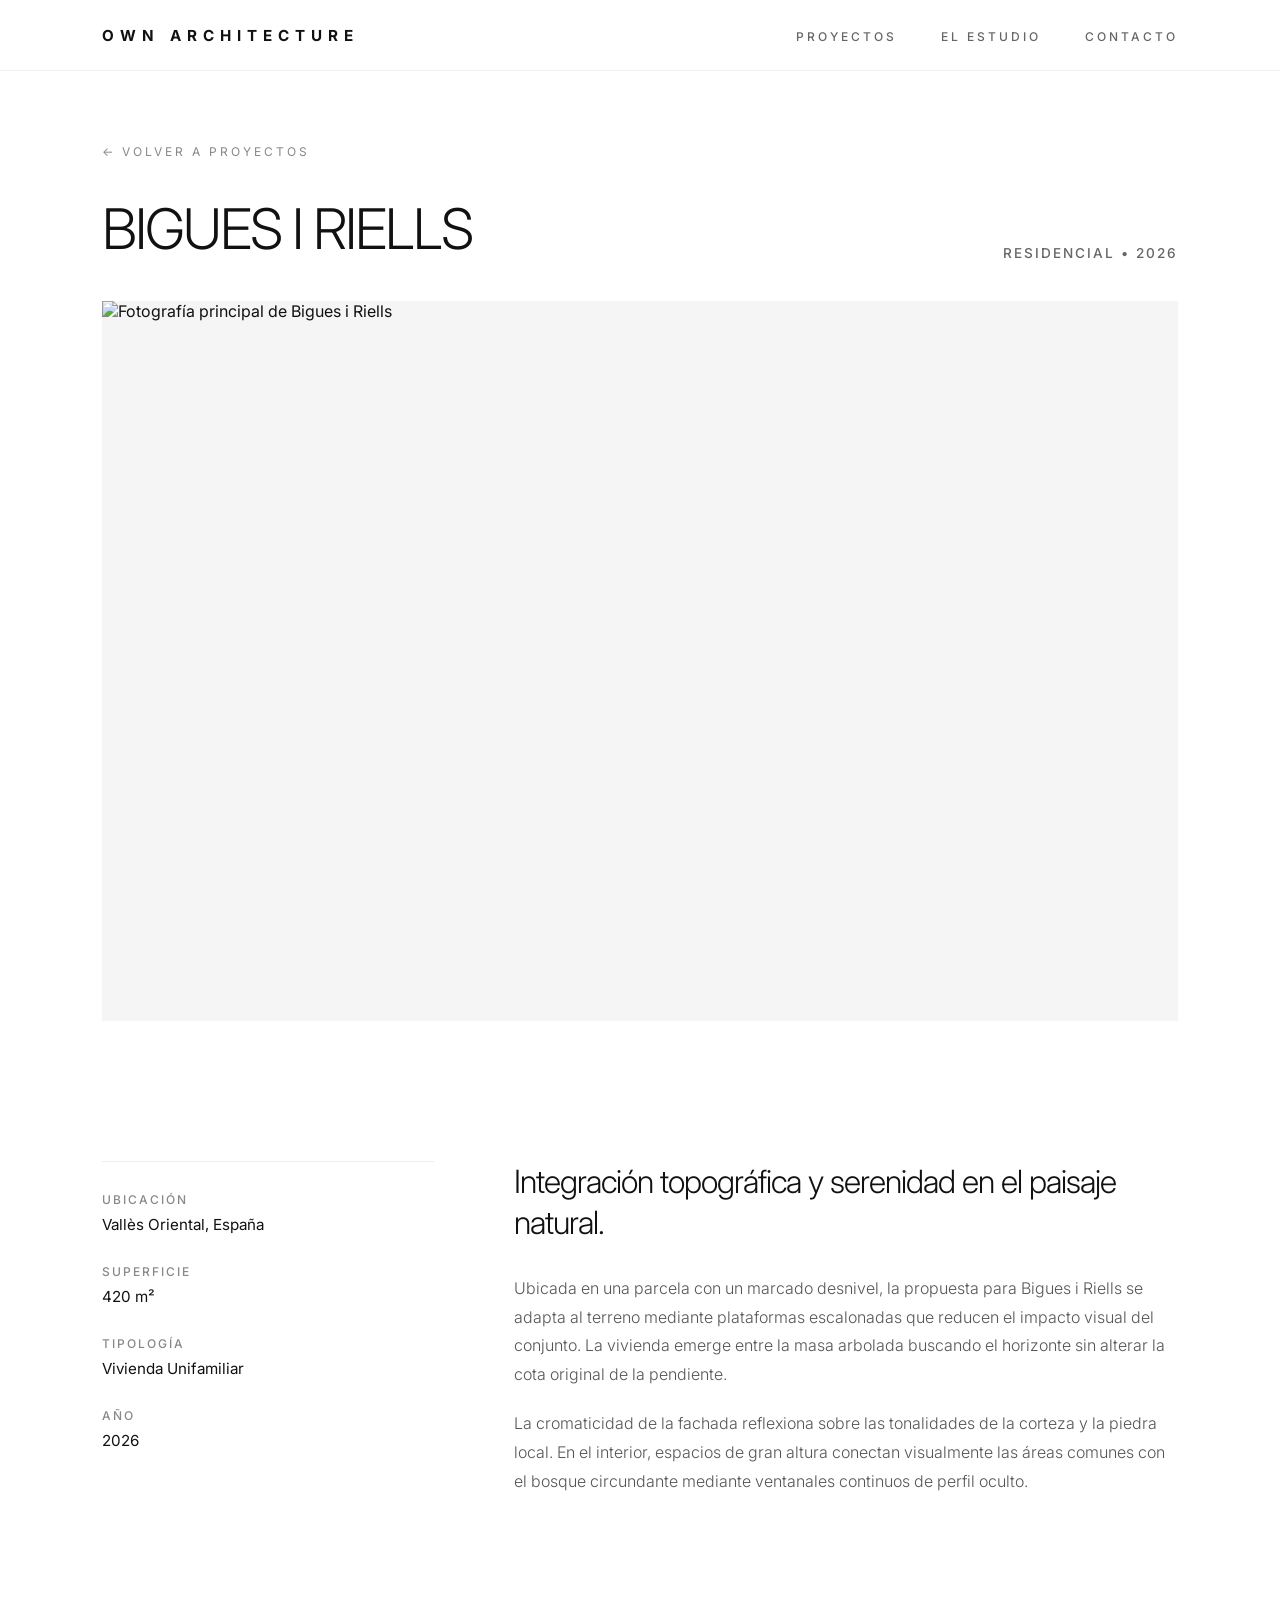
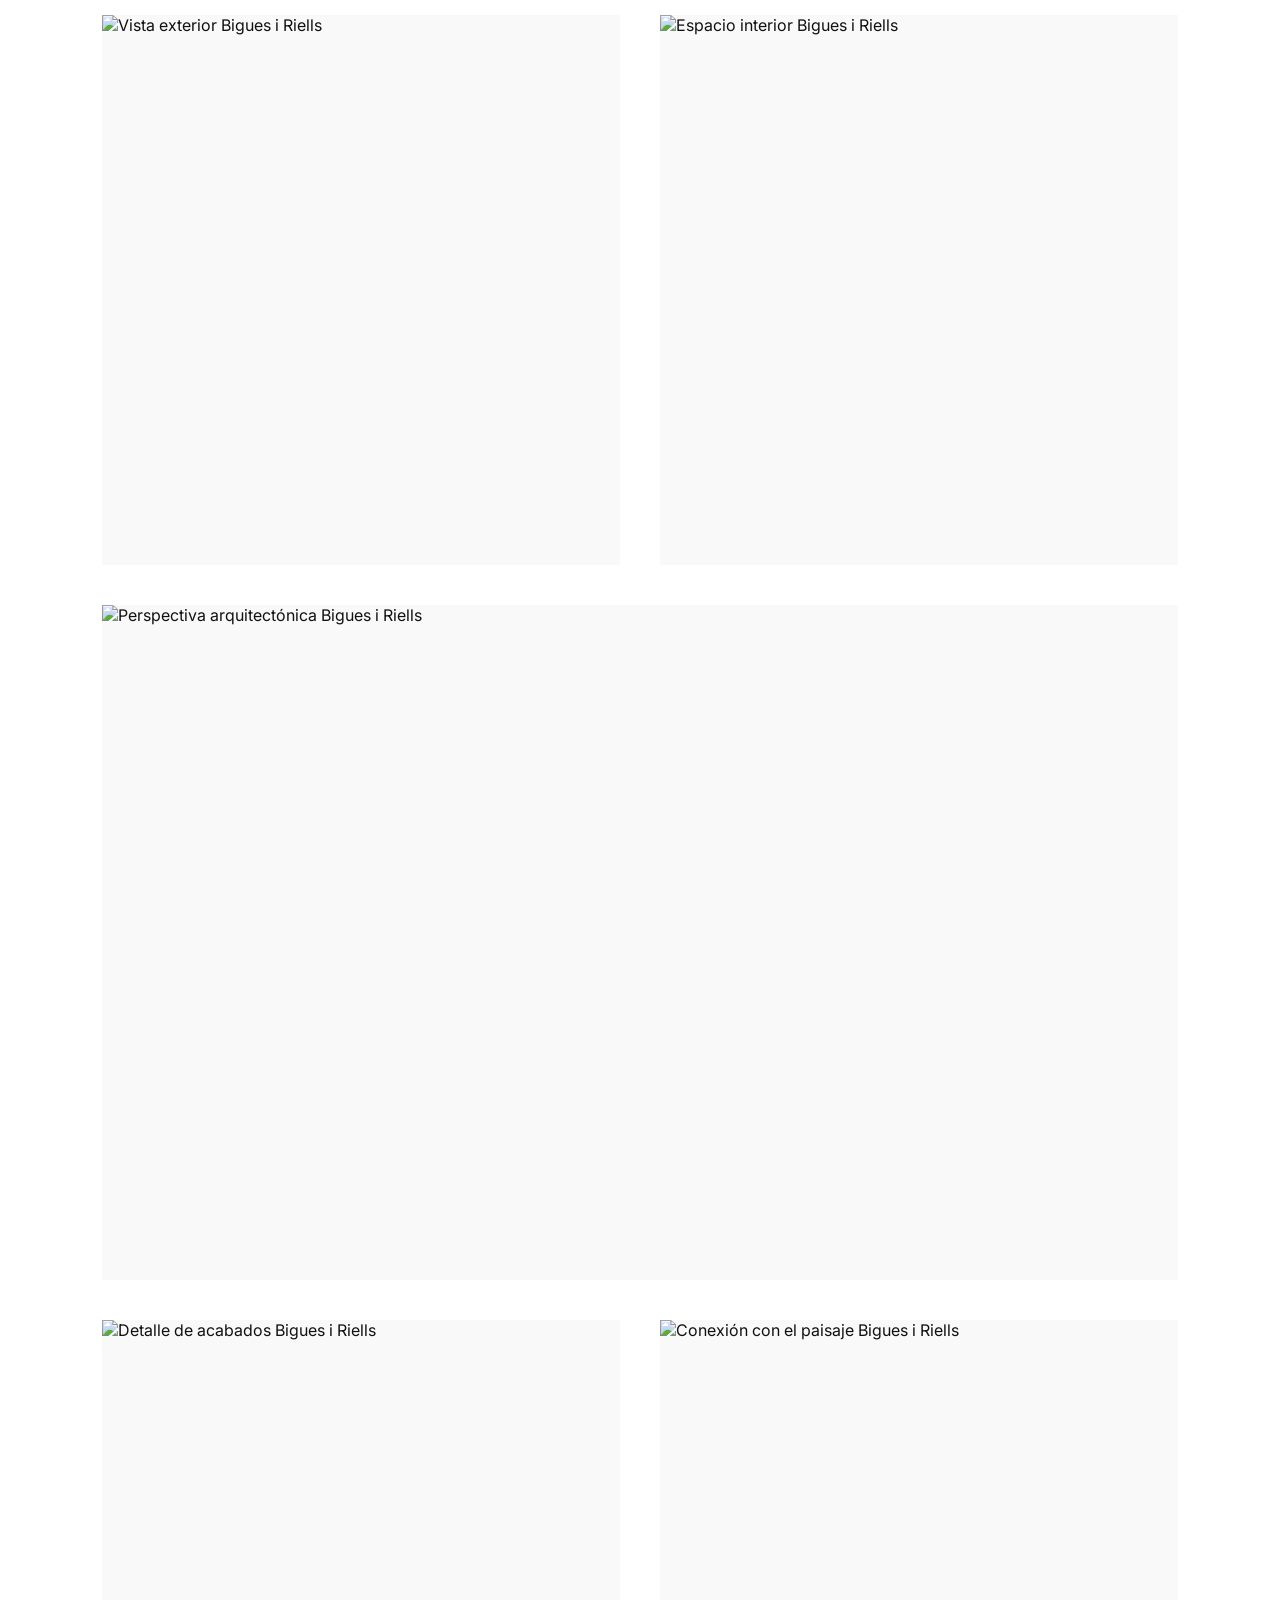
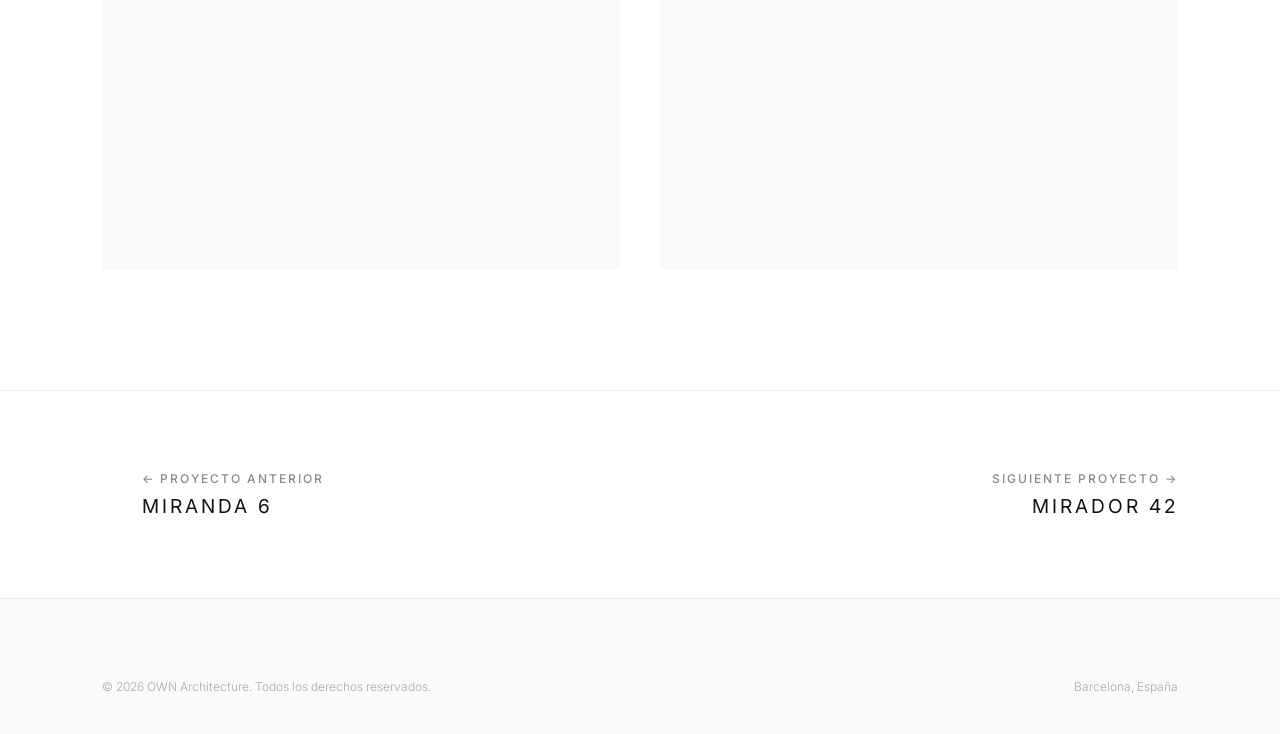
==== proyectos/bigues.html @ 30ea50f9 "Update and rename Bigues to bigues.html" ====
<!DOCTYPE html>
<html lang="es">
<head>
    <meta charset="UTF-8">
    <meta name="viewport" content="width=device-width, initial-scale=1.0">
    <title>BIGUES I RIELLS — OWN Architecture</title>
    <link href="https://fonts.googleapis.com/css2?family=Inter:wght@300;400;500;700&display=swap" rel="stylesheet">
    <style>
        * {
            margin: 0;
            padding: 0;
            box-sizing: border-box;
        }

        html {
            scroll-behavior: smooth;
        }

        body {
            background-color: #ffffff;
            color: #111111;
            font-family: 'Inter', -apple-system, BlinkMacSystemFont, sans-serif;
            overflow-x: hidden;
            -webkit-font-smoothing: antialiased;
        }

        /* Header Minimalista Flotante */
        header {
            position: fixed;
            top: 0;
            left: 0;
            width: 100%;
            display: flex;
            justify-content: space-between;
            align-items: center;
            padding: 25px 8%;
            z-index: 1000;
            background-color: rgba(255, 255, 255, 0.85);
            backdrop-filter: blur(12px);
            -webkit-backdrop-filter: blur(12px);
            border-bottom: 1px solid rgba(0, 0, 0, 0.05);
        }

        .logo {
            font-size: 0.95rem;
            font-weight: 700;
            letter-spacing: 6px;
            text-transform: uppercase;
            color: #111111;
            text-decoration: none;
        }

        nav a {
            text-decoration: none;
            color: #666666;
            margin-left: 40px;
            font-size: 0.75rem;
            text-transform: uppercase;
            letter-spacing: 3px;
            font-weight: 500;
            transition: color 0.3s ease;
        }

        nav a:hover {
            color: #111111;
        }

        /* Hero del Proyecto */
        .project-hero {
            padding-top: 140px;
            padding-bottom: 40px;
            padding-left: 8%;
            padding-right: 8%;
        }

        .back-link {
            display: inline-block;
            font-size: 0.75rem;
            text-transform: uppercase;
            letter-spacing: 3px;
            color: #888888;
            text-decoration: none;
            margin-bottom: 40px;
            transition: color 0.3s;
        }

        .back-link:hover {
            color: #111111;
        }

        .project-title-container {
            display: flex;
            justify-content: space-between;
            align-items: flex-end;
            margin-bottom: 40px;
            flex-wrap: wrap;
            gap: 20px;
        }

        .project-title-container h1 {
            font-size: 3.5rem;
            font-weight: 300;
            letter-spacing: -2px;
            line-height: 1.1;
        }

        .project-meta-top {
            font-size: 0.85rem;
            text-transform: uppercase;
            letter-spacing: 2px;
            color: #666666;
            font-weight: 500;
        }

        /* Imagen Principal Destacada */
        .main-image-container {
            width: 100%;
            height: 80vh;
            overflow: hidden;
            background-color: #f5f5f5;
            margin-bottom: 100px;
        }

        .main-image-container img {
            width: 100%;
            height: 100%;
            object-fit: cover;
        }

        /* Ficha Técnica y Descripción */
        .project-details {
            padding: 0 8% 100px;
            display: grid;
            grid-template-columns: 1fr 2fr;
            gap: 80px;
        }

        .meta-list {
            display: flex;
            flex-direction: column;
            gap: 30px;
            border-top: 1px solid #eeeeee;
            padding-top: 30px;
        }

        .meta-item h4 {
            font-size: 0.75rem;
            text-transform: uppercase;
            letter-spacing: 2px;
            color: #888888;
            margin-bottom: 8px;
            font-weight: 500;
        }

        .meta-item p {
            font-size: 0.95rem;
            color: #111111;
            font-weight: 400;
        }

        .description-text h2 {
            font-size: 2rem;
            font-weight: 300;
            line-height: 1.3;
            letter-spacing: -1px;
            margin-bottom: 30px;
        }

        .description-text p {
            font-size: 1rem;
            color: #555555;
            line-height: 1.8;
            font-weight: 300;
            margin-bottom: 20px;
        }

        /* Galería Fotográfica del Proyecto */
        .project-gallery {
            padding: 0 8% 120px;
            display: flex;
            flex-direction: column;
            gap: 40px;
        }

        .gallery-row-full {
            width: 100%;
            height: 75vh;
            overflow: hidden;
            background-color: #f9f9f9;
        }

        .gallery-row-full img {
            width: 100%;
            height: 100%;
            object-fit: cover;
        }

        .gallery-row-double {
            display: grid;
            grid-template-columns: 1fr 1fr;
            gap: 40px;
        }

        .gallery-row-double img {
            width: 100%;
            height: 550px;
            object-fit: cover;
            background-color: #f9f9f9;
        }

        /* Navegación entre Proyectos */
        .project-pagination {
            padding: 80px 8%;
            border-top: 1px solid #eeeeee;
            display: flex;
            justify-content: space-between;
            align-items: center;
        }

        .pagination-item {
            text-decoration: none;
            color: #111111;
            display: flex;
            flex-direction: column;
            gap: 8px;
        }

        .pagination-item span {
            font-size: 0.75rem;
            text-transform: uppercase;
            letter-spacing: 2px;
            color: #888888;
        }

        .pagination-item h4 {
            font-size: 1.2rem;
            font-weight: 400;
            transition: opacity 0.3s;
        }

        .pagination-item:hover h4 {
            opacity: 0.6;
        }

        .pagination-next {
            text-align: right;
        }

        /* Footer */
        footer {
            background-color: #fafafa;
            padding: 80px 8% 40px;
            border-top: 1px solid #eeeeee;
        }

        .footer-bottom {
            display: flex;
            justify-content: space-between;
            font-size: 0.75rem;
            color: #aaaaaa;
            font-weight: 300;
        }

        /* Responsividad */
        @media (max-width: 992px) {
            .project-title-container h1 { font-size: 2.5rem; }
            .project-details { grid-template-columns: 1fr; gap: 40px; }
            .gallery-row-double { grid-template-columns: 1fr; gap: 20px; }
            .gallery-row-double img { height: 400px; }
            .gallery-row-full { height: 50vh; }
            .main-image-container { height: 50vh; margin-bottom: 60px; }
        }

        @media (max-width: 600px) {
            header { flex-direction: column; gap: 15px; padding: 15px 5%; }
            nav a { margin: 0 10px; font-size: 0.7rem; }
            .project-pagination { flex-direction: column; gap: 40px; align-items: flex-start; }
            .pagination-next { text-align: left; }
        }
    </style>
</head>
<body>

    <header>
        <a href="../index.html" class="logo">OWN ARCHITECTURE</a>
        <nav>
            <a href="../index.html#proyectos">Proyectos</a>
            <a href="../index.html#estudio">El Estudio</a>
            <a href="../index.html#contacto">Contacto</a>
        </nav>
    </header>

    <main class="project-hero">
        <a href="../index.html#proyectos" class="back-link">&larr; Volver a Proyectos</a>
        <div class="project-title-container">
            <h1>BIGUES I RIELLS</h1>
            <div class="project-meta-top">Residencial • 2026</div>
        </div>
        <!-- Foto 1: Portada Principal -->
        <div class="main-image-container">
            <img src="../img/biguesiriells/biguesiriells-1.jpg" alt="Fotografía principal de Bigues i Riells">
        </div>
    </main>

    <section class="project-details">
        <div class="meta-list">
            <div class="meta-item">
                <h4>Ubicación</h4>
                <p>Vallès Oriental, España</p>
            </div>
            <div class="meta-item">
                <h4>Superficie</h4>
                <p>420 m²</p>
            </div>
            <div class="meta-item">
                <h4>Tipología</h4>
                <p>Vivienda Unifamiliar</p>
            </div>
            <div class="meta-item">
                <h4>Año</h4>
                <p>2026</p>
            </div>
        </div>

        <div class="description-text">
            <h2>Integración topográfica y serenidad en el paisaje natural.</h2>
            <p>Ubicada en una parcela con un marcado desnivel, la propuesta para Bigues i Riells se adapta al terreno mediante plataformas escalonadas que reducen el impacto visual del conjunto. La vivienda emerge entre la masa arbolada buscando el horizonte sin alterar la cota original de la pendiente.</p>
            <p>La cromaticidad de la fachada reflexiona sobre las tonalidades de la corteza y la piedra local. En el interior, espacios de gran altura conectan visualmente las áreas comunes con el bosque circundante mediante ventanales continuos de perfil oculto.</p>
        </div>
    </section>

    <!-- Galería con las 5 imágenes restantes -->
    <section class="project-gallery">
        <!-- Fila Doble (Fotos 2 y 3) -->
        <div class="gallery-row-double">
            <img src="../img/biguesiriells/biguesiriells-2.jpg" alt="Vista exterior Bigues i Riells">
            <img src="../img/biguesiriells/biguesiriells-3.jpg" alt="Espacio interior Bigues i Riells">
        </div>

        <!-- Fila Panorámica / Ancho Completo (Foto 4) -->
        <div class="gallery-row-full">
            <img src="../img/biguesiriells/biguesiriells-4.jpg" alt="Perspectiva arquitectónica Bigues i Riells">
        </div>

        <!-- Fila Doble (Fotos 5 y 6) -->
        <div class="gallery-row-double">
            <img src="../img/biguesiriells/biguesiriells-5.jpg" alt="Detalle de acabados Bigues i Riells">
            <img src="../img/biguesiriells/biguesiriells-6.jpg" alt="Conexión con el paisaje Bigues i Riells">
        </div>
    </section>

    <nav class="project-pagination">
        <a href="miranda-6.html" class="pagination-item pagination-prev">
            <span>&larr; Proyecto Anterior</span>
            <h4>MIRANDA 6</h4>
        </a>
        <a href="mirador-42.html" class="pagination-item pagination-next">
            <span>Siguiente Proyecto &rarr;</span>
            <h4>MIRADOR 42</h4>
        </a>
    </nav>

    <footer>
        <div class="footer-bottom">
            <p>&copy; 2026 OWN Architecture. Todos los derechos reservados.</p>
            <p>Barcelona, España</p>
        </div>
    </footer>

</body>
</html>
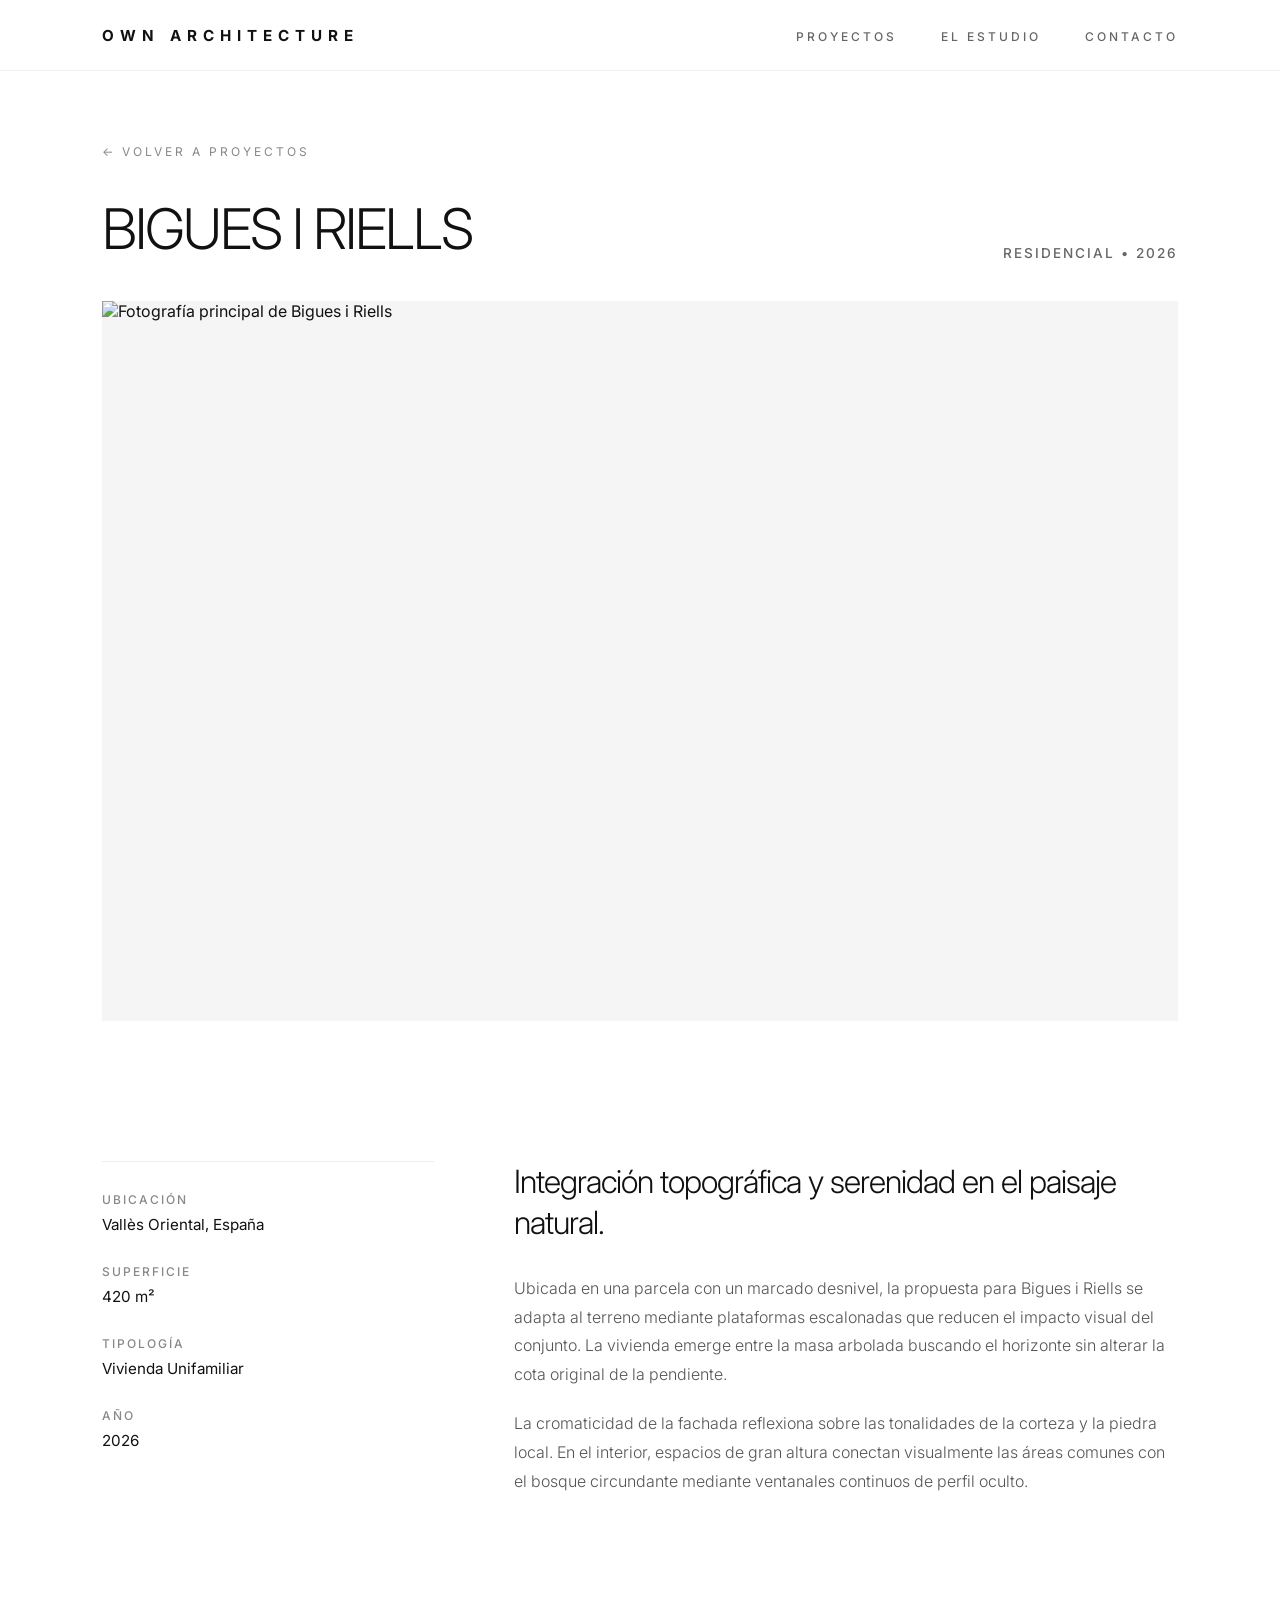
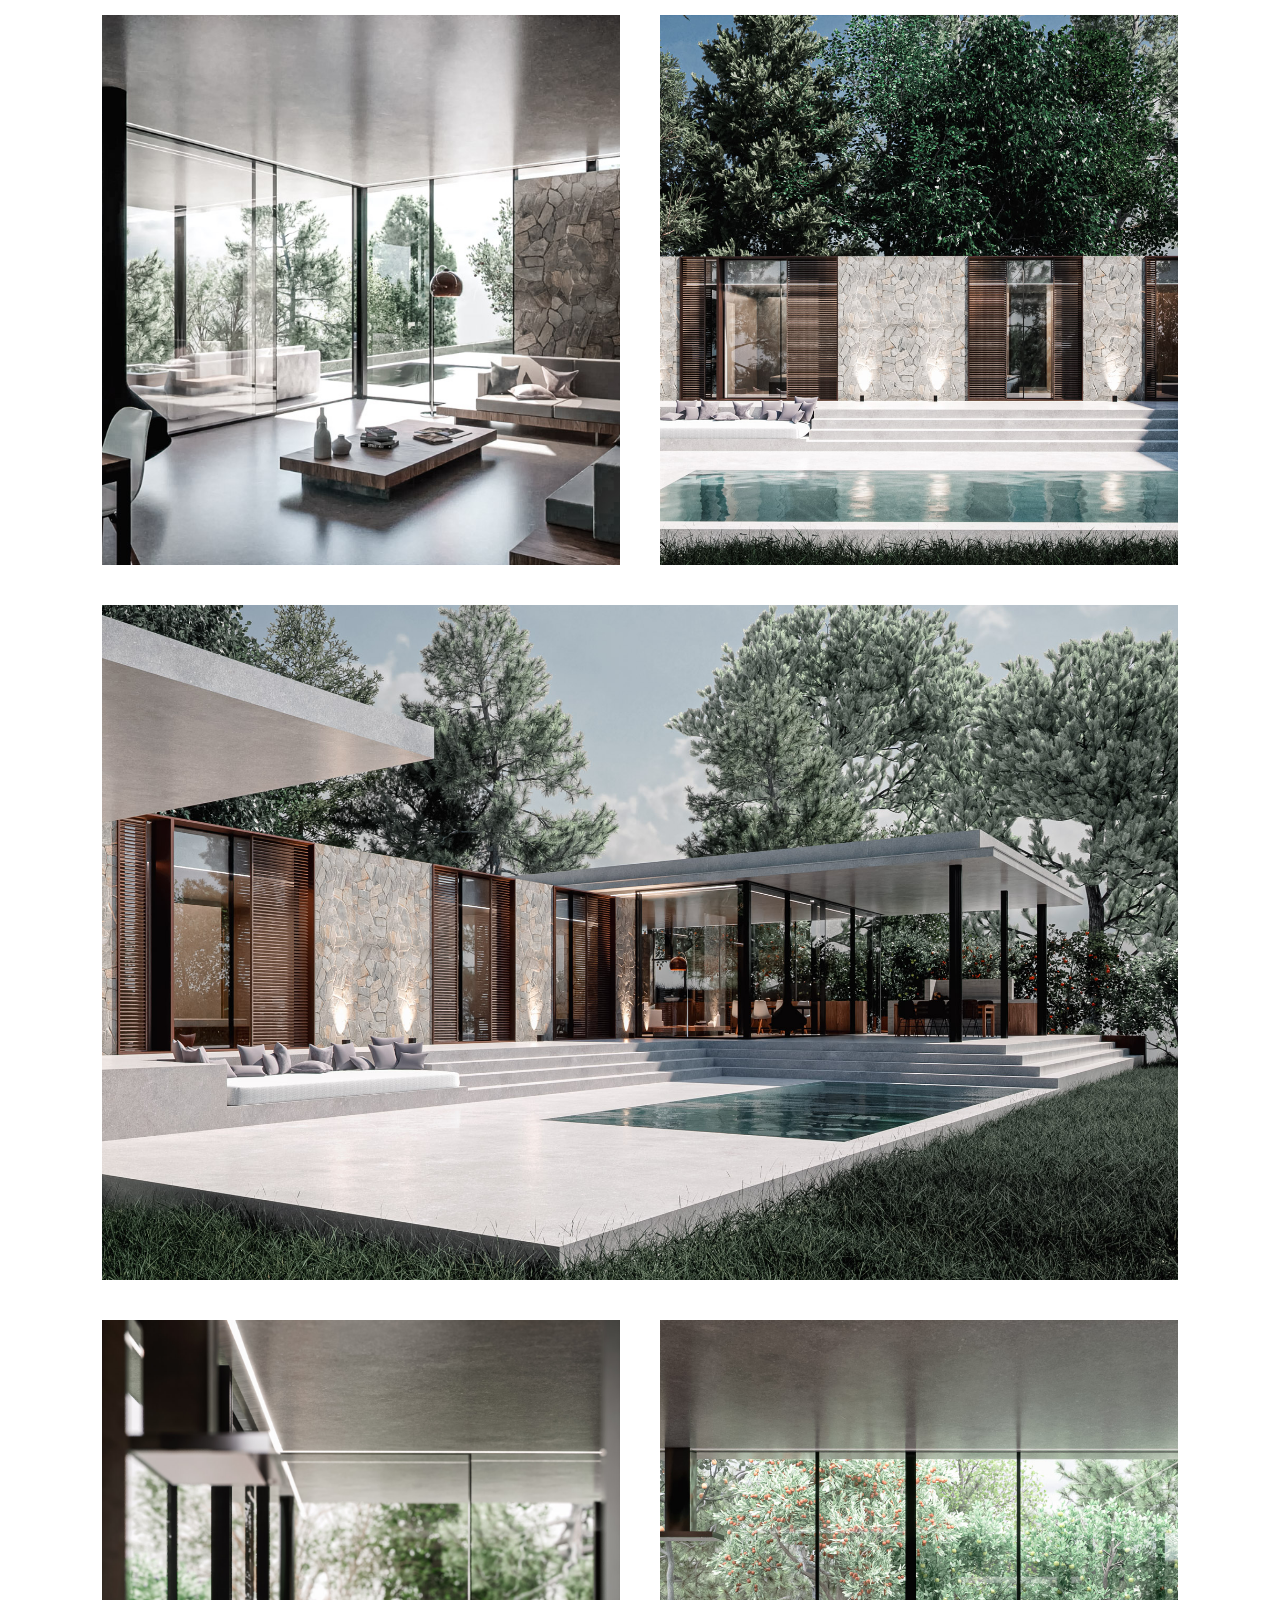
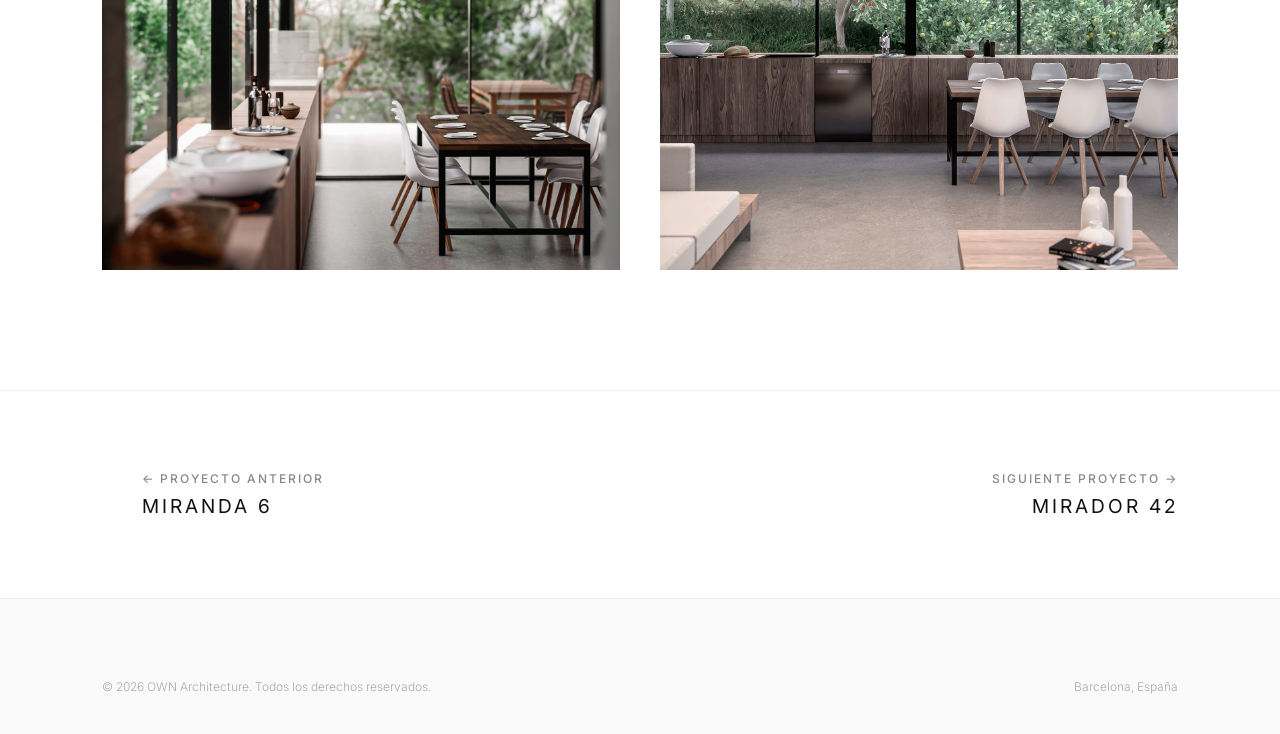
==== commit c08371fb: "Update image sources in bigues.html gallery" ====
--- a/proyectos/bigues.html
+++ b/proyectos/bigues.html
@@ -334,19 +334,19 @@
     <section class="project-gallery">
         <!-- Fila Doble (Fotos 2 y 3) -->
         <div class="gallery-row-double">
-            <img src="../img/biguesiriells/biguesiriells-2.jpg" alt="Vista exterior Bigues i Riells">
-            <img src="../img/biguesiriells/biguesiriells-3.jpg" alt="Espacio interior Bigues i Riells">
+            <img src="../img/biguesiriells/bigues-2.jpg" alt="Vista exterior Bigues i Riells">
+            <img src="../img/biguesiriells/bigues-3.jpg" alt="Espacio interior Bigues i Riells">
         </div>
 
         <!-- Fila Panorámica / Ancho Completo (Foto 4) -->
         <div class="gallery-row-full">
-            <img src="../img/biguesiriells/biguesiriells-4.jpg" alt="Perspectiva arquitectónica Bigues i Riells">
+            <img src="../img/biguesiriells/bigues-4.jpg" alt="Perspectiva arquitectónica Bigues i Riells">
         </div>
 
         <!-- Fila Doble (Fotos 5 y 6) -->
         <div class="gallery-row-double">
-            <img src="../img/biguesiriells/biguesiriells-5.jpg" alt="Detalle de acabados Bigues i Riells">
-            <img src="../img/biguesiriells/biguesiriells-6.jpg" alt="Conexión con el paisaje Bigues i Riells">
+            <img src="../img/biguesiriells/bigues-5.jpg" alt="Detalle de acabados Bigues i Riells">
+            <img src="../img/biguesiriells/bigues-6.jpg" alt="Conexión con el paisaje Bigues i Riells">
         </div>
     </section>
 
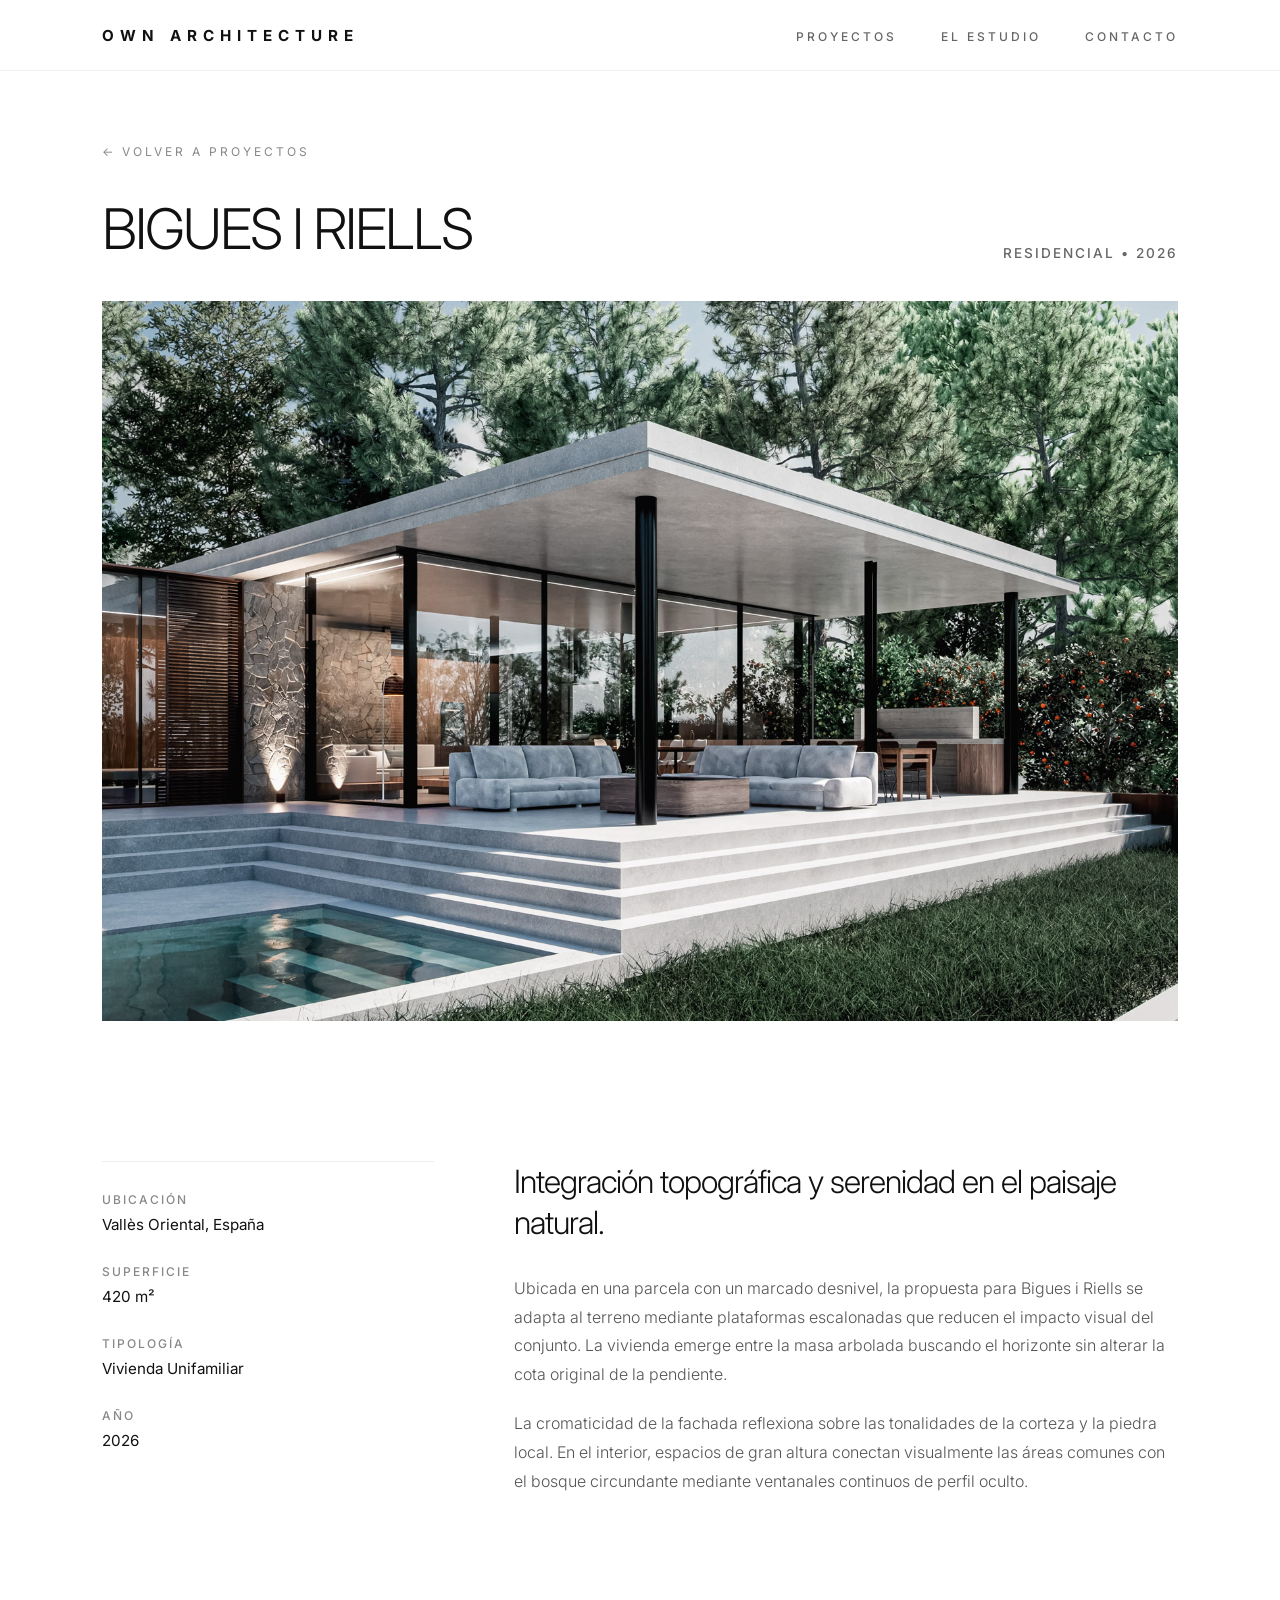
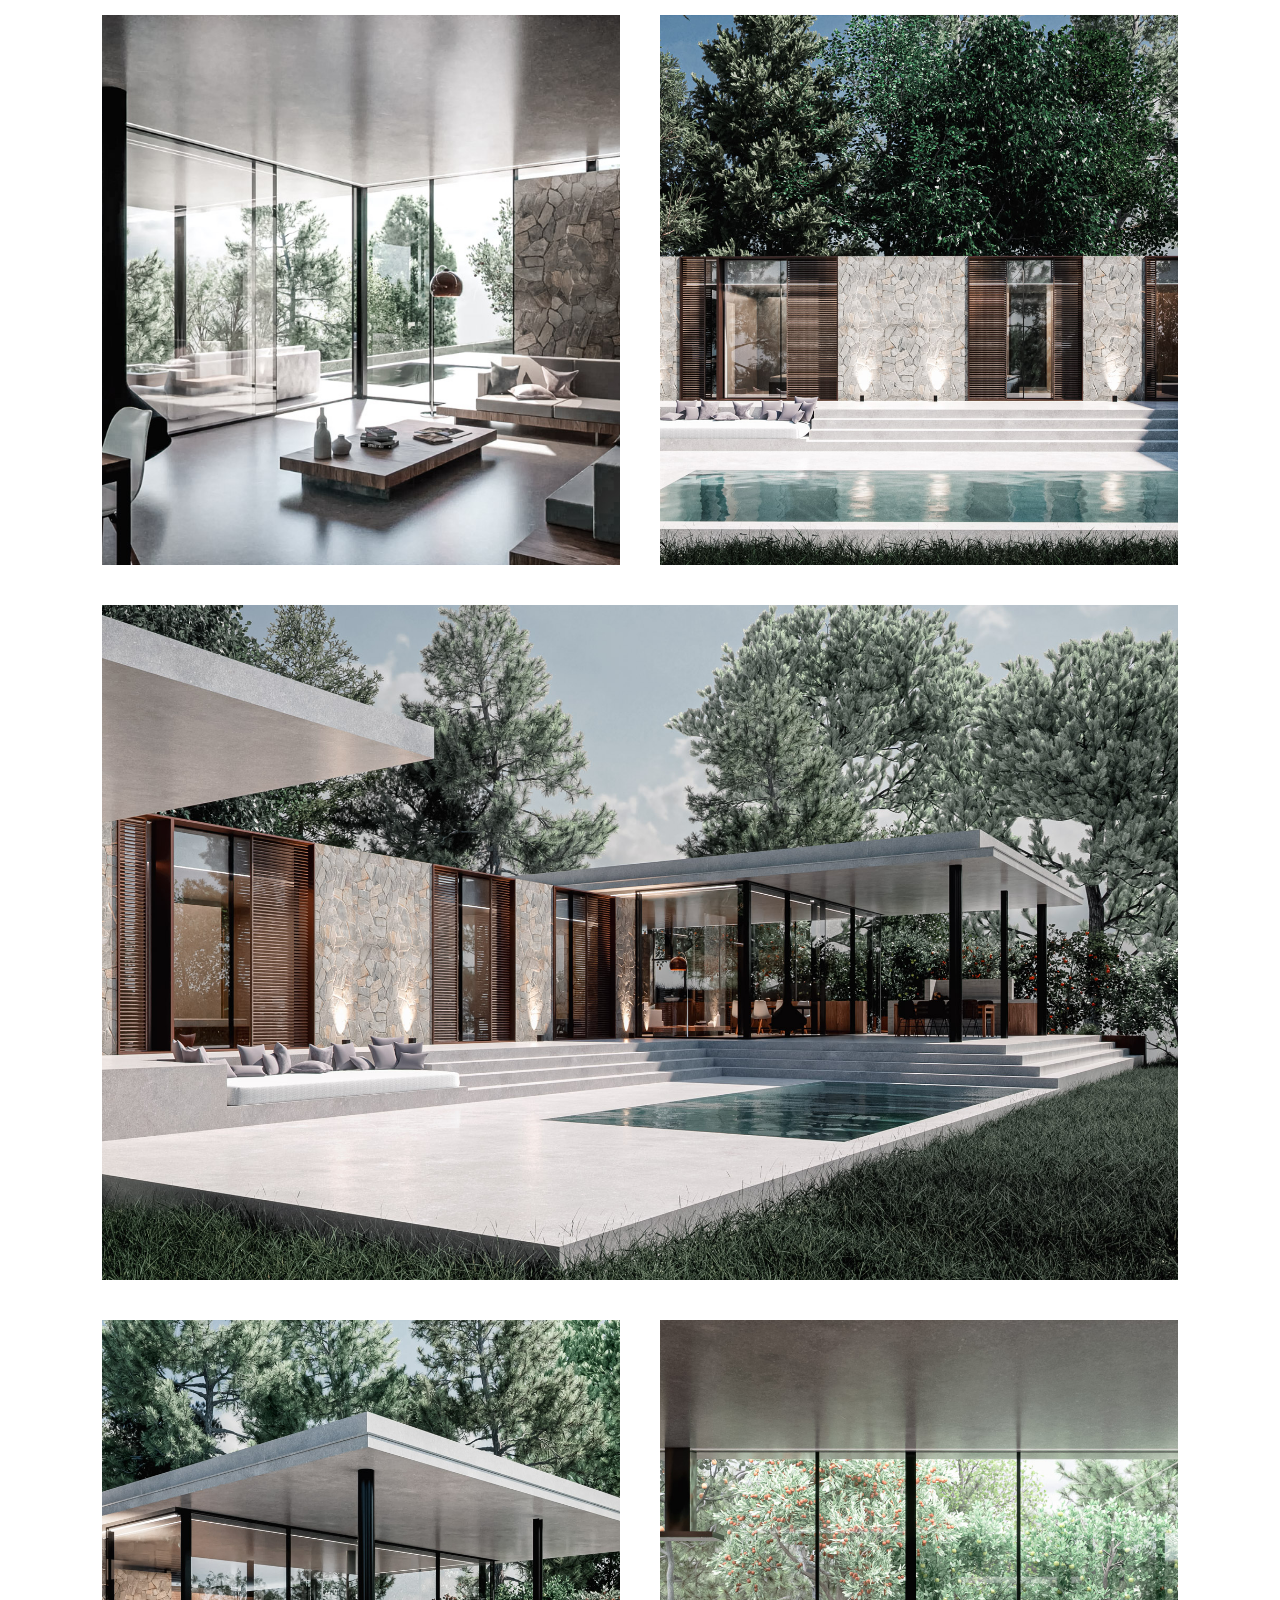
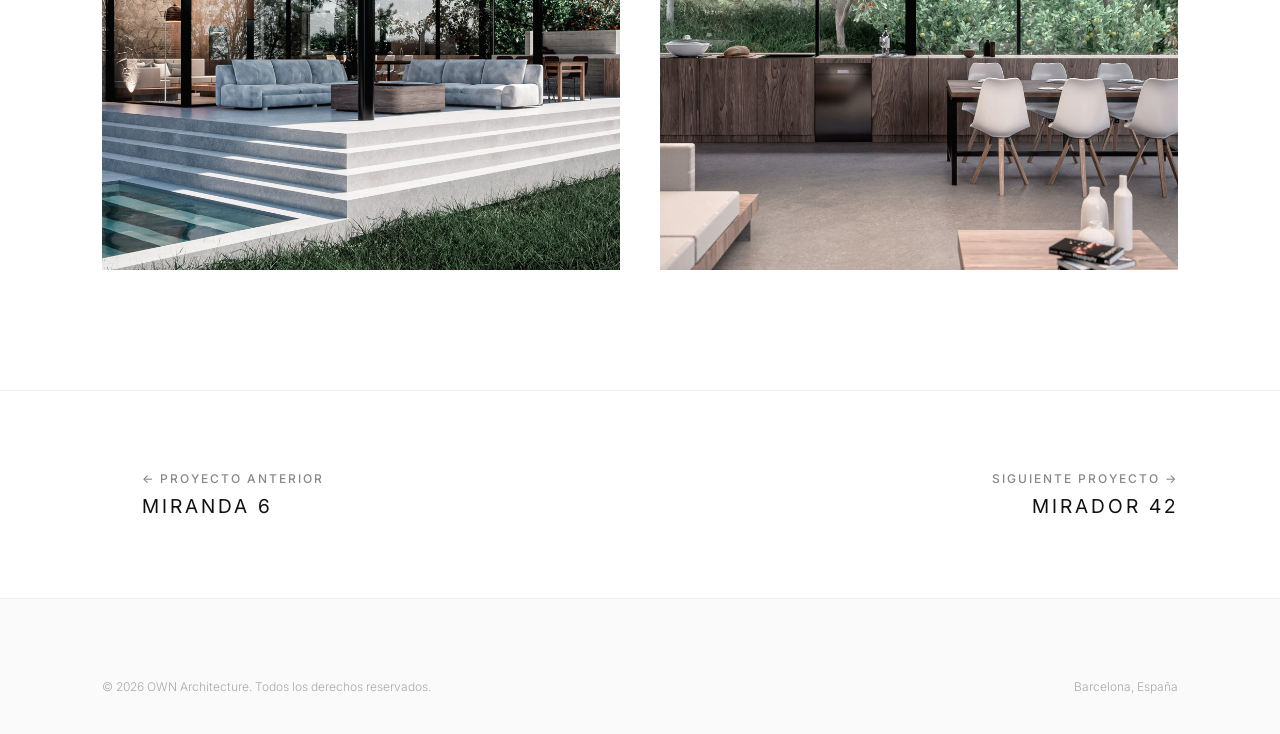
==== commit a5efaa35: "Update image sources in bigues.html" ====
--- a/proyectos/bigues.html
+++ b/proyectos/bigues.html
@@ -299,7 +299,7 @@
         </div>
         <!-- Foto 1: Portada Principal -->
         <div class="main-image-container">
-            <img src="../img/biguesiriells/biguesiriells-1.jpg" alt="Fotografía principal de Bigues i Riells">
+            <img src="../img/biguesiriells/bigues-1.jpg" alt="Fotografía principal de Bigues i Riells">
         </div>
     </main>
 
@@ -345,7 +345,7 @@
 
         <!-- Fila Doble (Fotos 5 y 6) -->
         <div class="gallery-row-double">
-            <img src="../img/biguesiriells/bigues-5.jpg" alt="Detalle de acabados Bigues i Riells">
+            <img src="../img/biguesiriells/bigues-1.jpg" alt="Detalle de acabados Bigues i Riells">
             <img src="../img/biguesiriells/bigues-6.jpg" alt="Conexión con el paisaje Bigues i Riells">
         </div>
     </section>
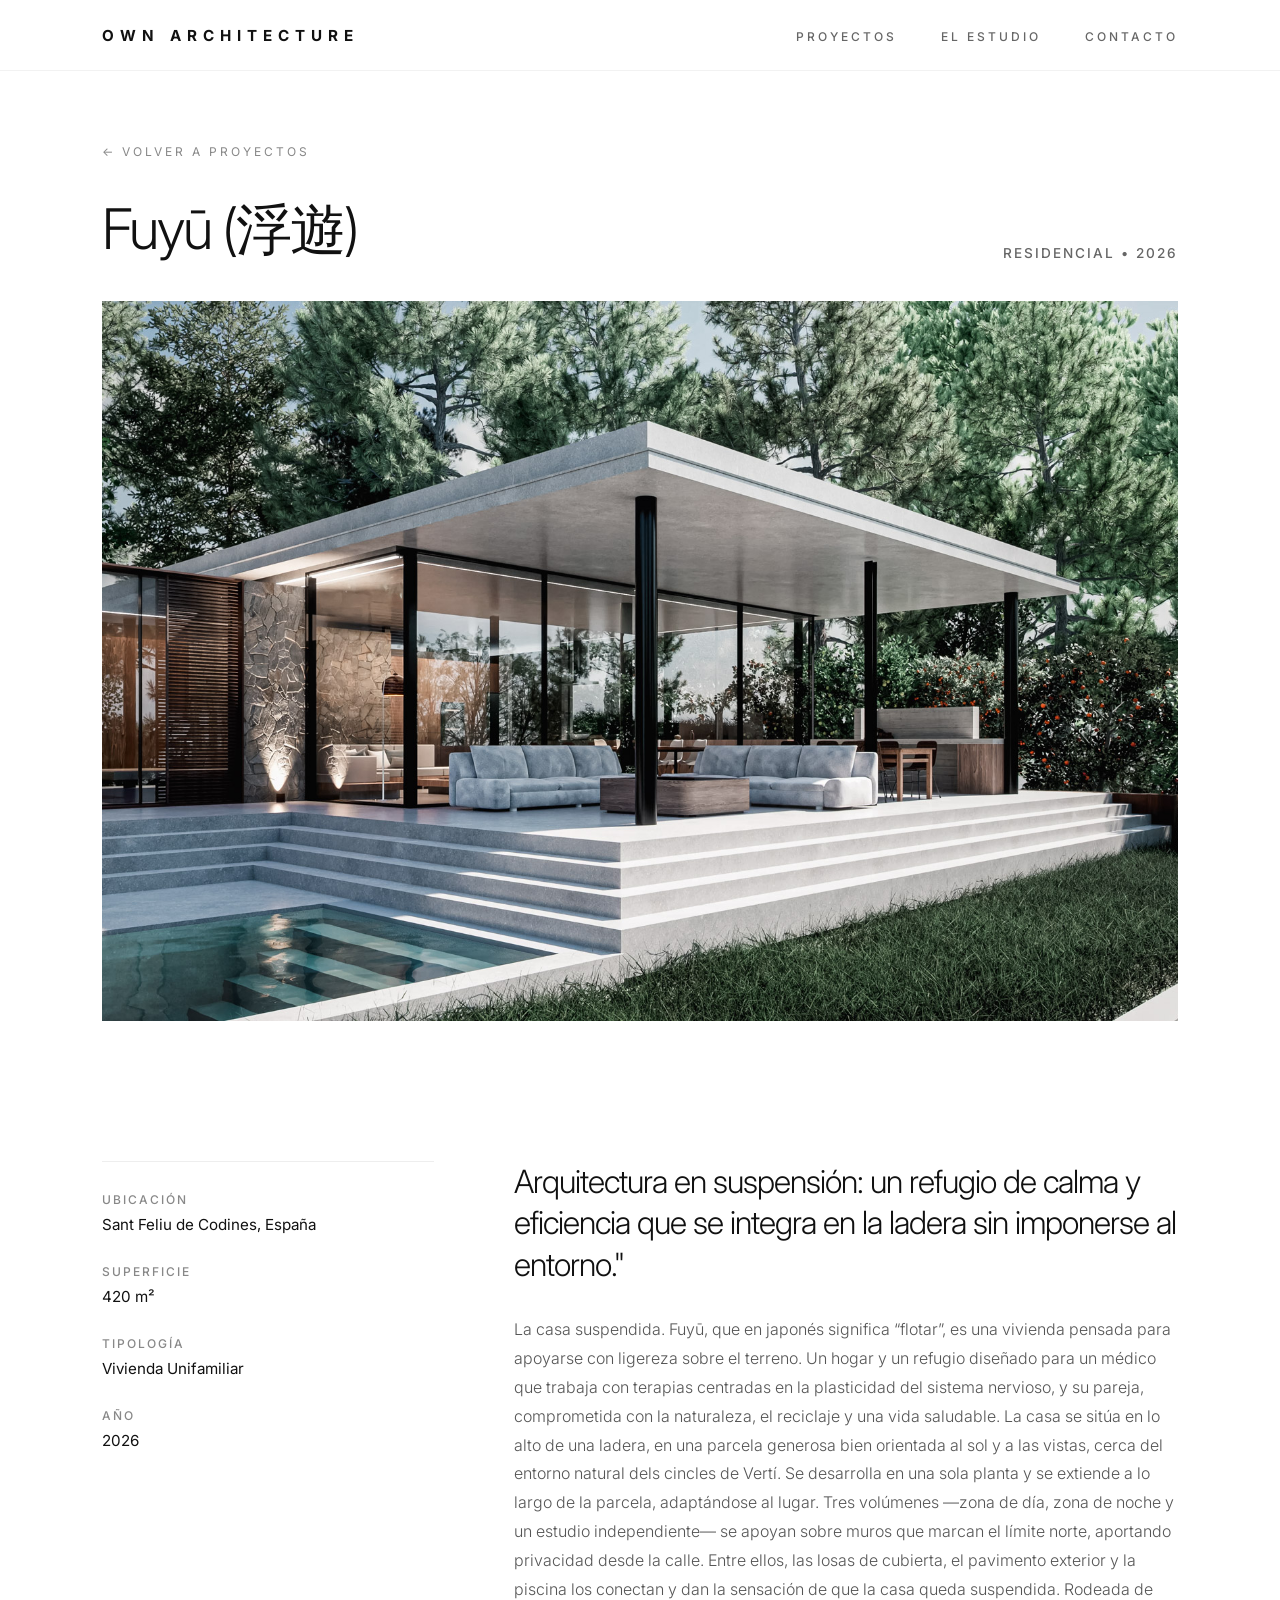
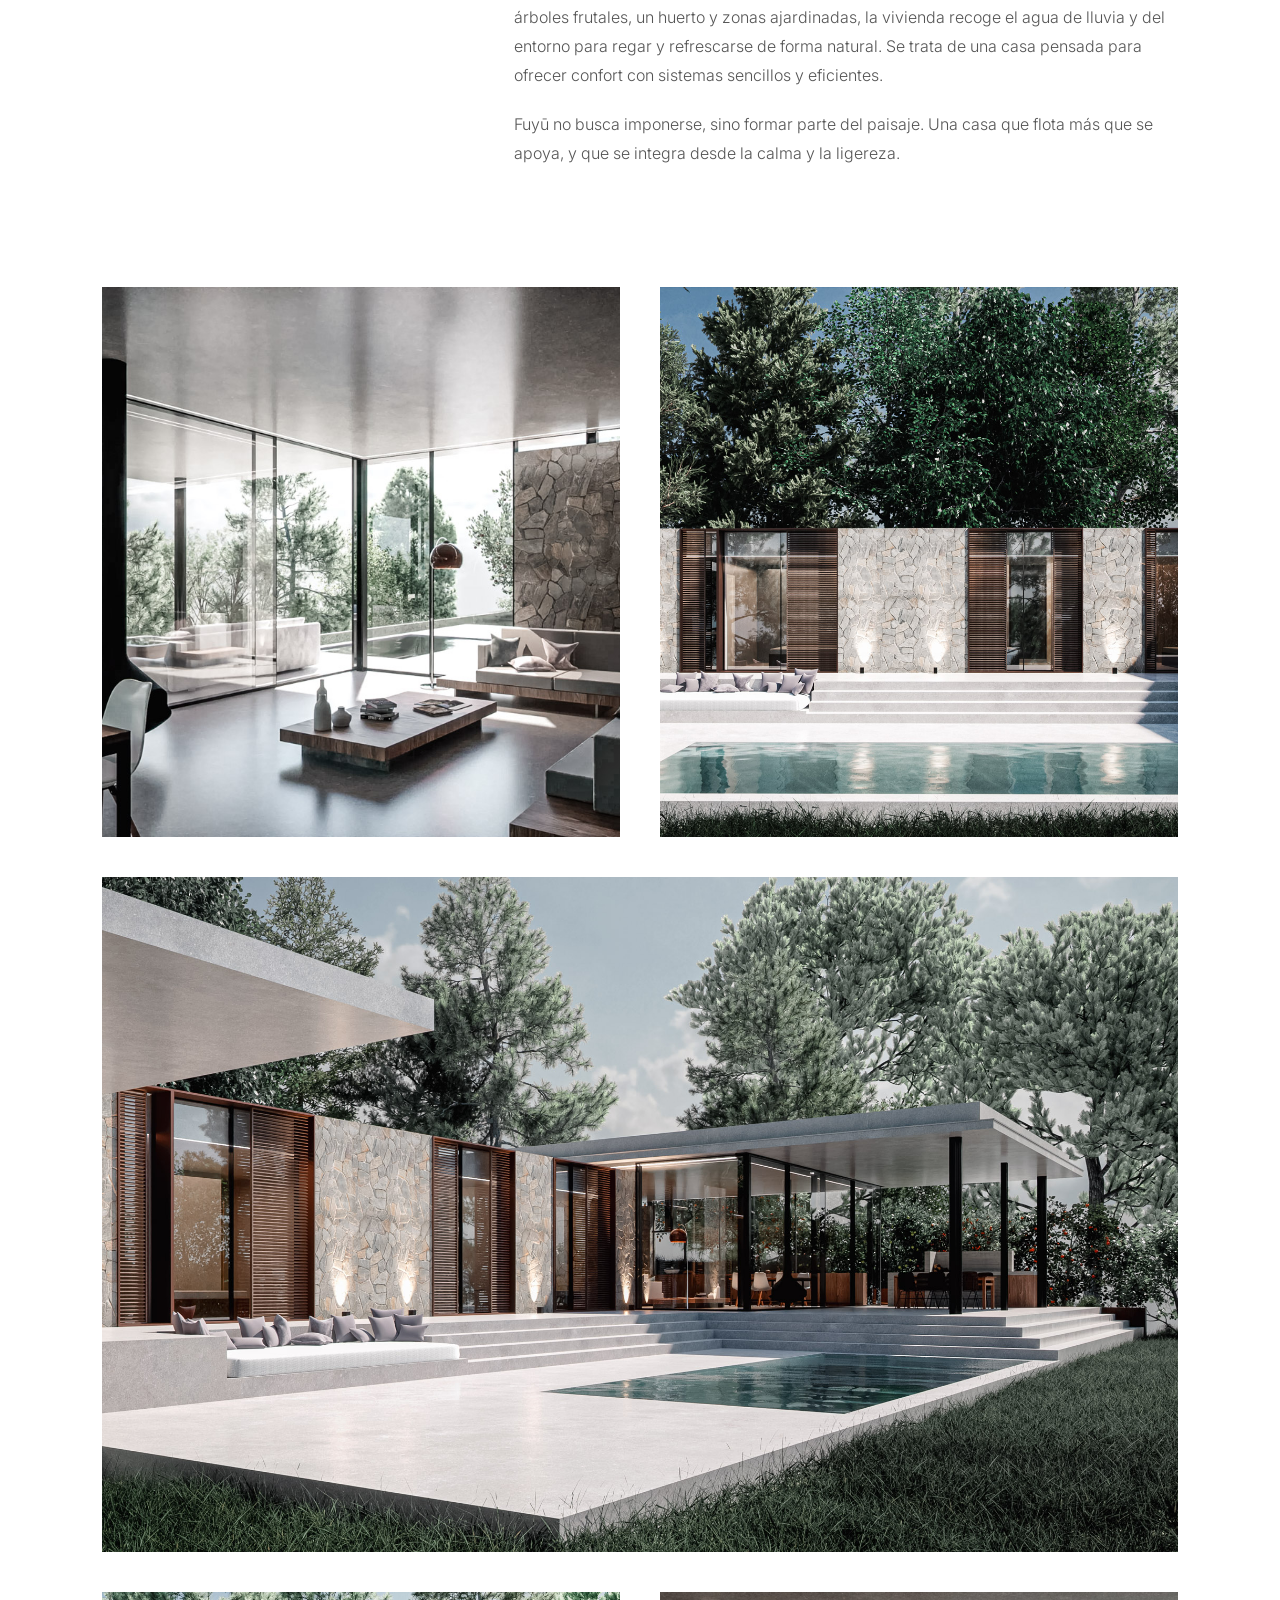
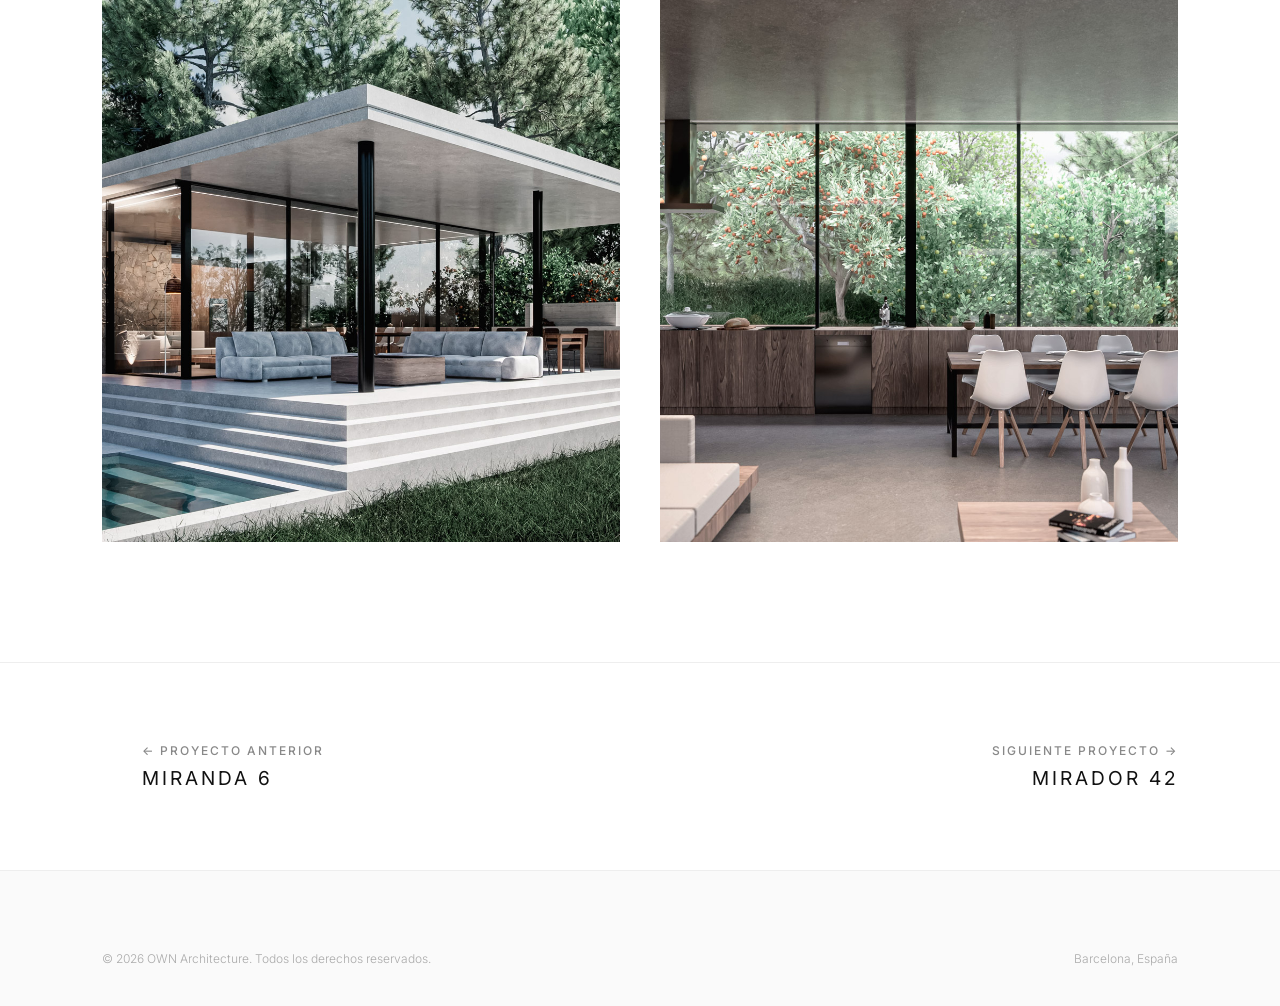
==== commit 4c85300a: "Update bigues.html" ====
--- a/proyectos/bigues.html
+++ b/proyectos/bigues.html
@@ -4,7 +4,7 @@
 <head>
     <meta charset="UTF-8">
     <meta name="viewport" content="width=device-width, initial-scale=1.0">
-    <title>BIGUES I RIELLS — OWN Architecture</title>
+    <title>Fuyū (浮遊) — OWN Architecture</title>
     <link href="https://fonts.googleapis.com/css2?family=Inter:wght@300;400;500;700&display=swap" rel="stylesheet">
     <style>
         * {
@@ -294,7 +294,7 @@
     <main class="project-hero">
         <a href="../index.html#proyectos" class="back-link">&larr; Volver a Proyectos</a>
         <div class="project-title-container">
-            <h1>BIGUES I RIELLS</h1>
+            <h1>Fuyū (浮遊)</h1>
             <div class="project-meta-top">Residencial • 2026</div>
         </div>
         <!-- Foto 1: Portada Principal -->
@@ -307,7 +307,7 @@
         <div class="meta-list">
             <div class="meta-item">
                 <h4>Ubicación</h4>
-                <p>Vallès Oriental, España</p>
+                <p>Sant Feliu de Codines, España</p>
             </div>
             <div class="meta-item">
                 <h4>Superficie</h4>
@@ -324,9 +324,11 @@
         </div>
 
         <div class="description-text">
-            <h2>Integración topográfica y serenidad en el paisaje natural.</h2>
-            <p>Ubicada en una parcela con un marcado desnivel, la propuesta para Bigues i Riells se adapta al terreno mediante plataformas escalonadas que reducen el impacto visual del conjunto. La vivienda emerge entre la masa arbolada buscando el horizonte sin alterar la cota original de la pendiente.</p>
-            <p>La cromaticidad de la fachada reflexiona sobre las tonalidades de la corteza y la piedra local. En el interior, espacios de gran altura conectan visualmente las áreas comunes con el bosque circundante mediante ventanales continuos de perfil oculto.</p>
+            <h2>Arquitectura en suspensión: un refugio de calma y eficiencia que se integra en la ladera sin imponerse al entorno."</h2>
+            <p>La casa suspendida. Fuyū, que en japonés significa “flotar”, es una vivienda pensada para apoyarse con ligereza sobre el terreno. Un hogar y un refugio diseñado para un médico que trabaja con terapias centradas en la plasticidad del sistema nervioso, y su pareja, comprometida con la naturaleza, el reciclaje y una vida saludable.
+La casa se sitúa en lo alto de una ladera, en una parcela generosa bien orientada al sol y a las vistas, cerca del entorno natural dels cincles de Vertí. Se desarrolla en una sola planta y se extiende a lo largo de la parcela, adaptándose al lugar. Tres volúmenes —zona de día, zona de noche y un estudio independiente— se apoyan sobre muros que marcan el límite norte, aportando privacidad desde la calle. Entre ellos, las losas de cubierta, el pavimento exterior y la piscina los conectan y dan la sensación de que la casa queda suspendida.
+Rodeada de árboles frutales, un huerto y zonas ajardinadas, la vivienda recoge el agua de lluvia y del entorno para regar y refrescarse de forma natural. Se trata de una casa pensada para ofrecer confort con sistemas sencillos y eficientes.</p>
+            <p>Fuyū no busca imponerse, sino formar parte del paisaje. Una casa que flota más que se apoya, y que se integra desde la calma y la ligereza.</p>
         </div>
     </section>
 
@@ -355,7 +357,7 @@
             <span>&larr; Proyecto Anterior</span>
             <h4>MIRANDA 6</h4>
         </a>
-        <a href="mirador-42.html" class="pagination-item pagination-next">
+        <a href="mirador.html" class="pagination-item pagination-next">
             <span>Siguiente Proyecto &rarr;</span>
             <h4>MIRADOR 42</h4>
         </a>
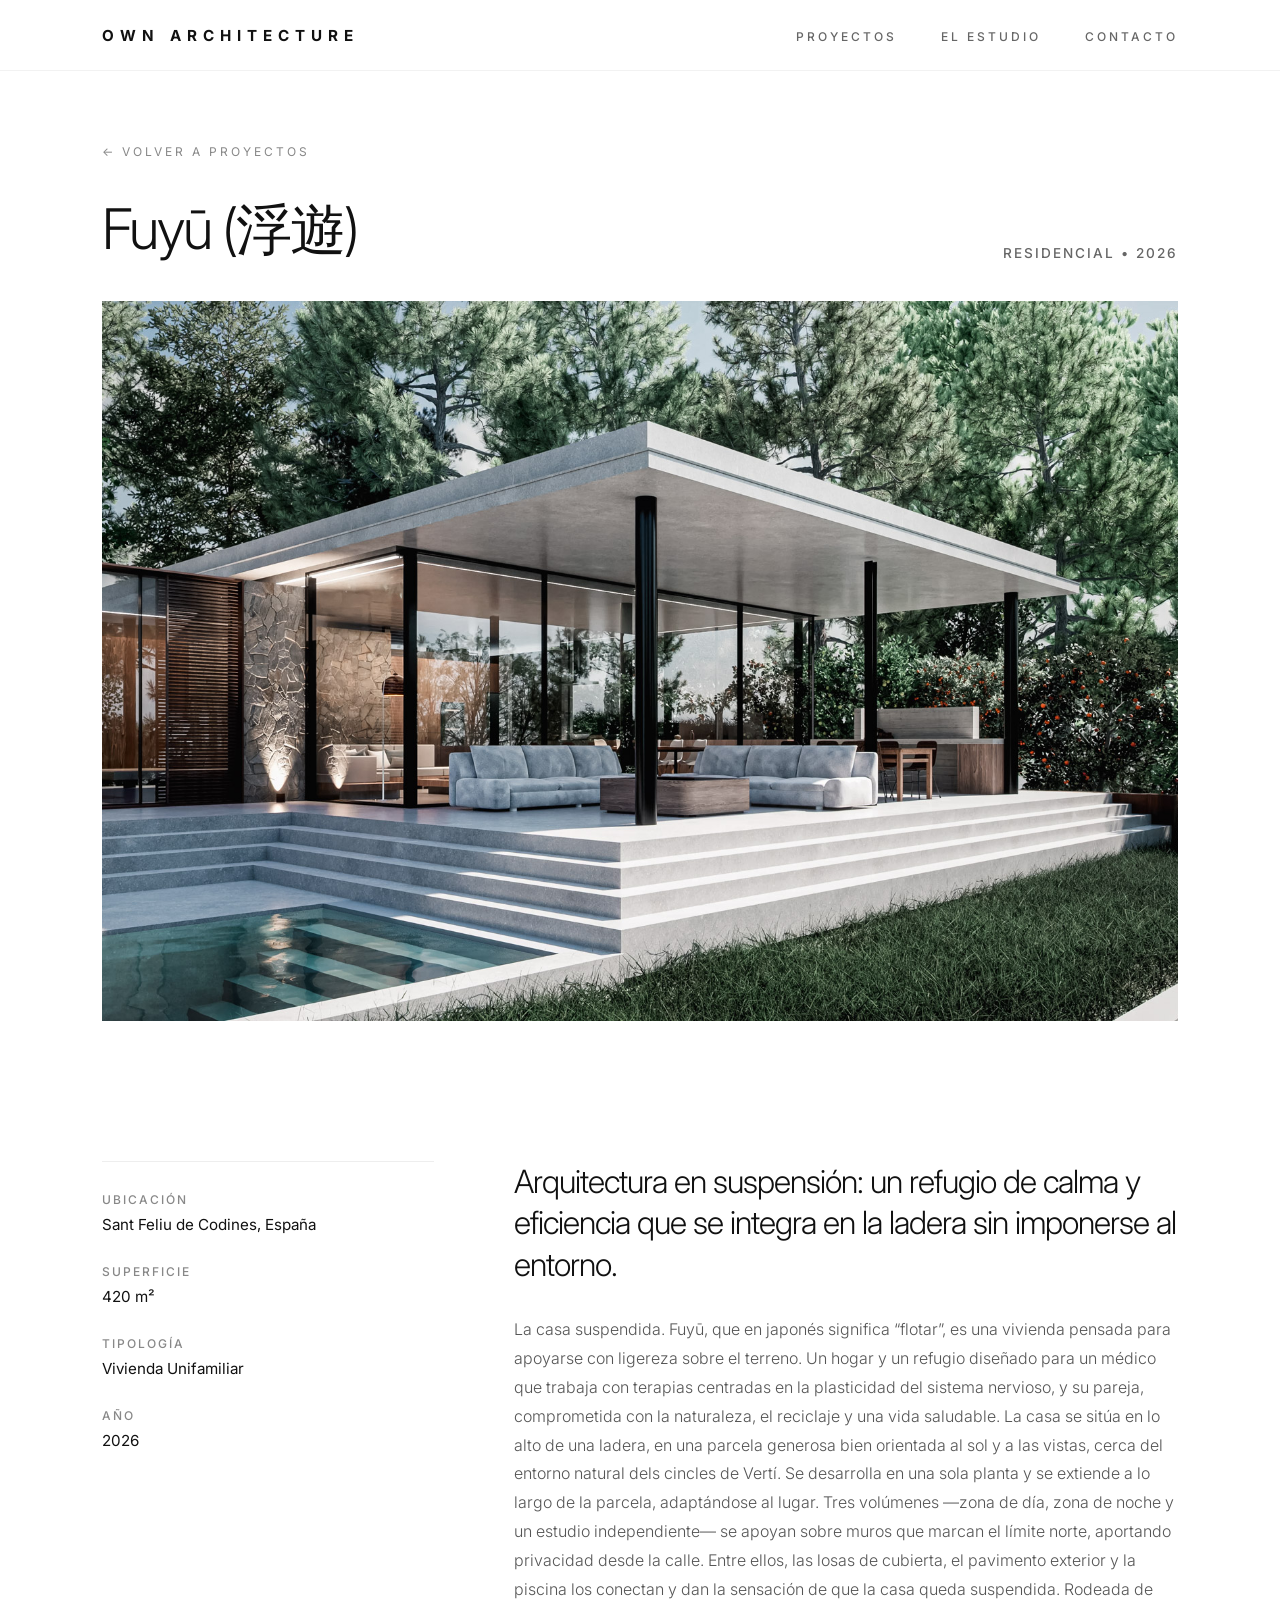
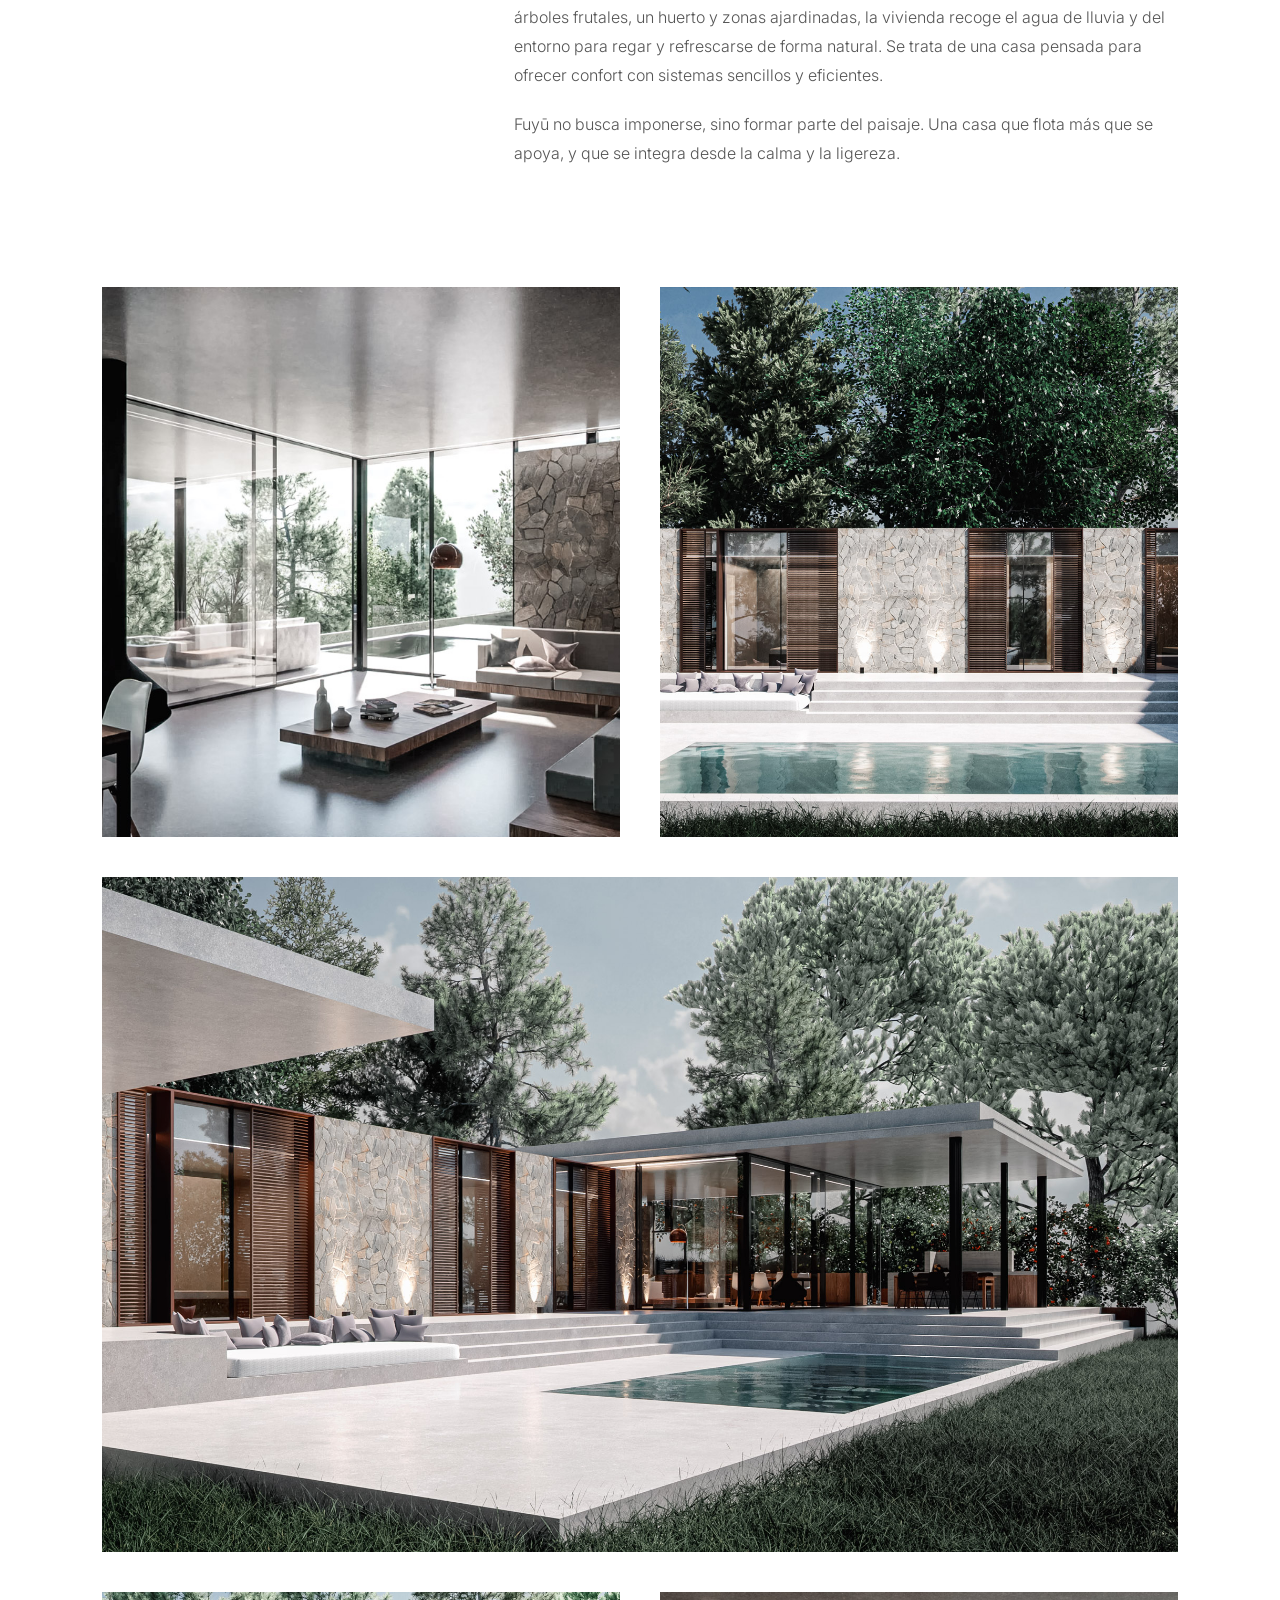
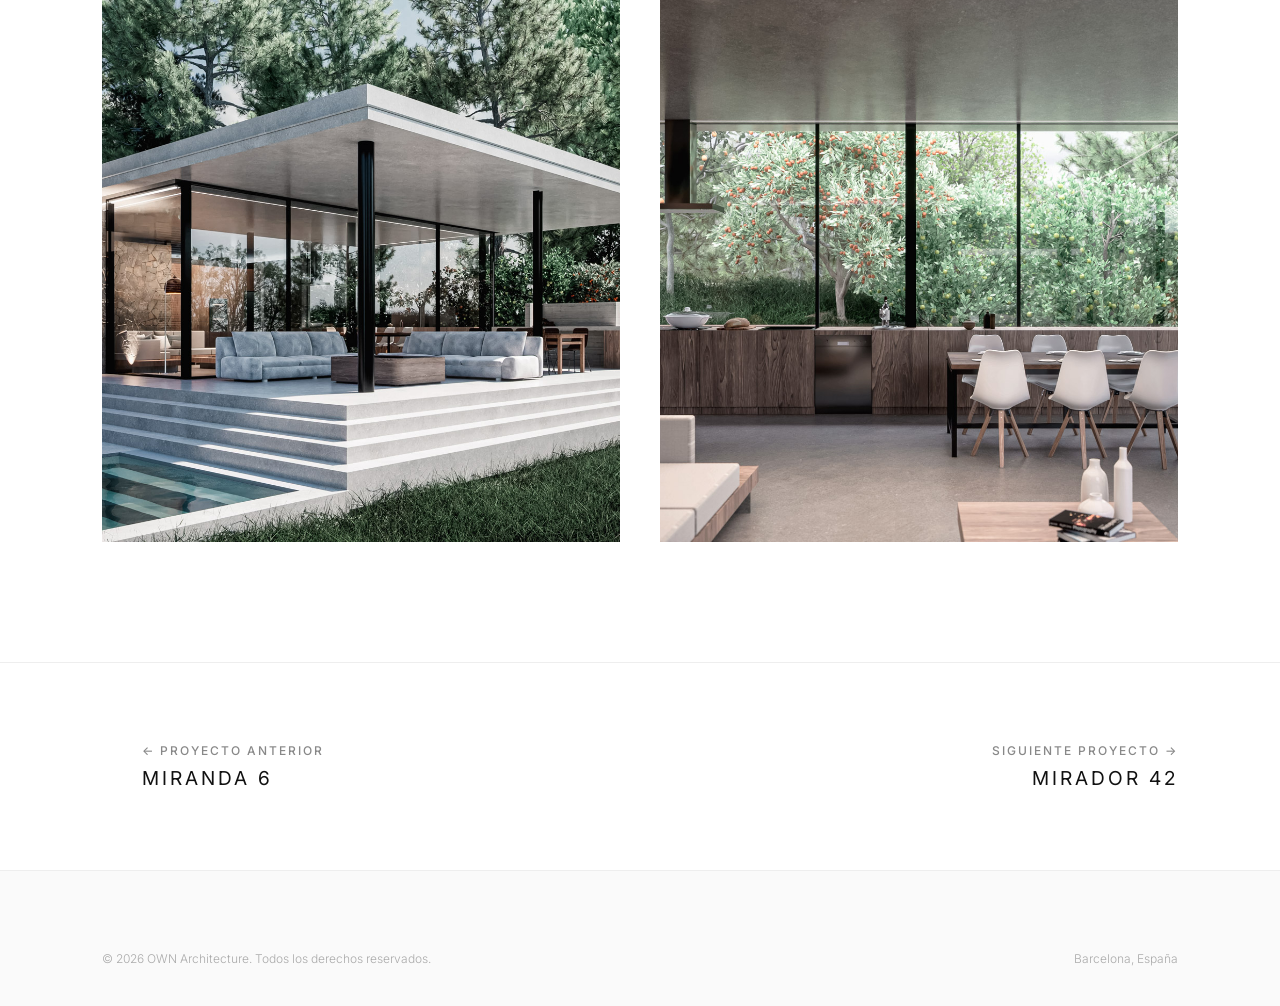
==== commit 45a1c2bc: "Fix HTML formatting for description header" ====
--- a/proyectos/bigues.html
+++ b/proyectos/bigues.html
@@ -324,7 +324,7 @@
         </div>
 
         <div class="description-text">
-            <h2>Arquitectura en suspensión: un refugio de calma y eficiencia que se integra en la ladera sin imponerse al entorno."</h2>
+            <h2>Arquitectura en suspensión: un refugio de calma y eficiencia que se integra en la ladera sin imponerse al entorno.</h2>
             <p>La casa suspendida. Fuyū, que en japonés significa “flotar”, es una vivienda pensada para apoyarse con ligereza sobre el terreno. Un hogar y un refugio diseñado para un médico que trabaja con terapias centradas en la plasticidad del sistema nervioso, y su pareja, comprometida con la naturaleza, el reciclaje y una vida saludable.
 La casa se sitúa en lo alto de una ladera, en una parcela generosa bien orientada al sol y a las vistas, cerca del entorno natural dels cincles de Vertí. Se desarrolla en una sola planta y se extiende a lo largo de la parcela, adaptándose al lugar. Tres volúmenes —zona de día, zona de noche y un estudio independiente— se apoyan sobre muros que marcan el límite norte, aportando privacidad desde la calle. Entre ellos, las losas de cubierta, el pavimento exterior y la piscina los conectan y dan la sensación de que la casa queda suspendida.
 Rodeada de árboles frutales, un huerto y zonas ajardinadas, la vivienda recoge el agua de lluvia y del entorno para regar y refrescarse de forma natural. Se trata de una casa pensada para ofrecer confort con sistemas sencillos y eficientes.</p>
